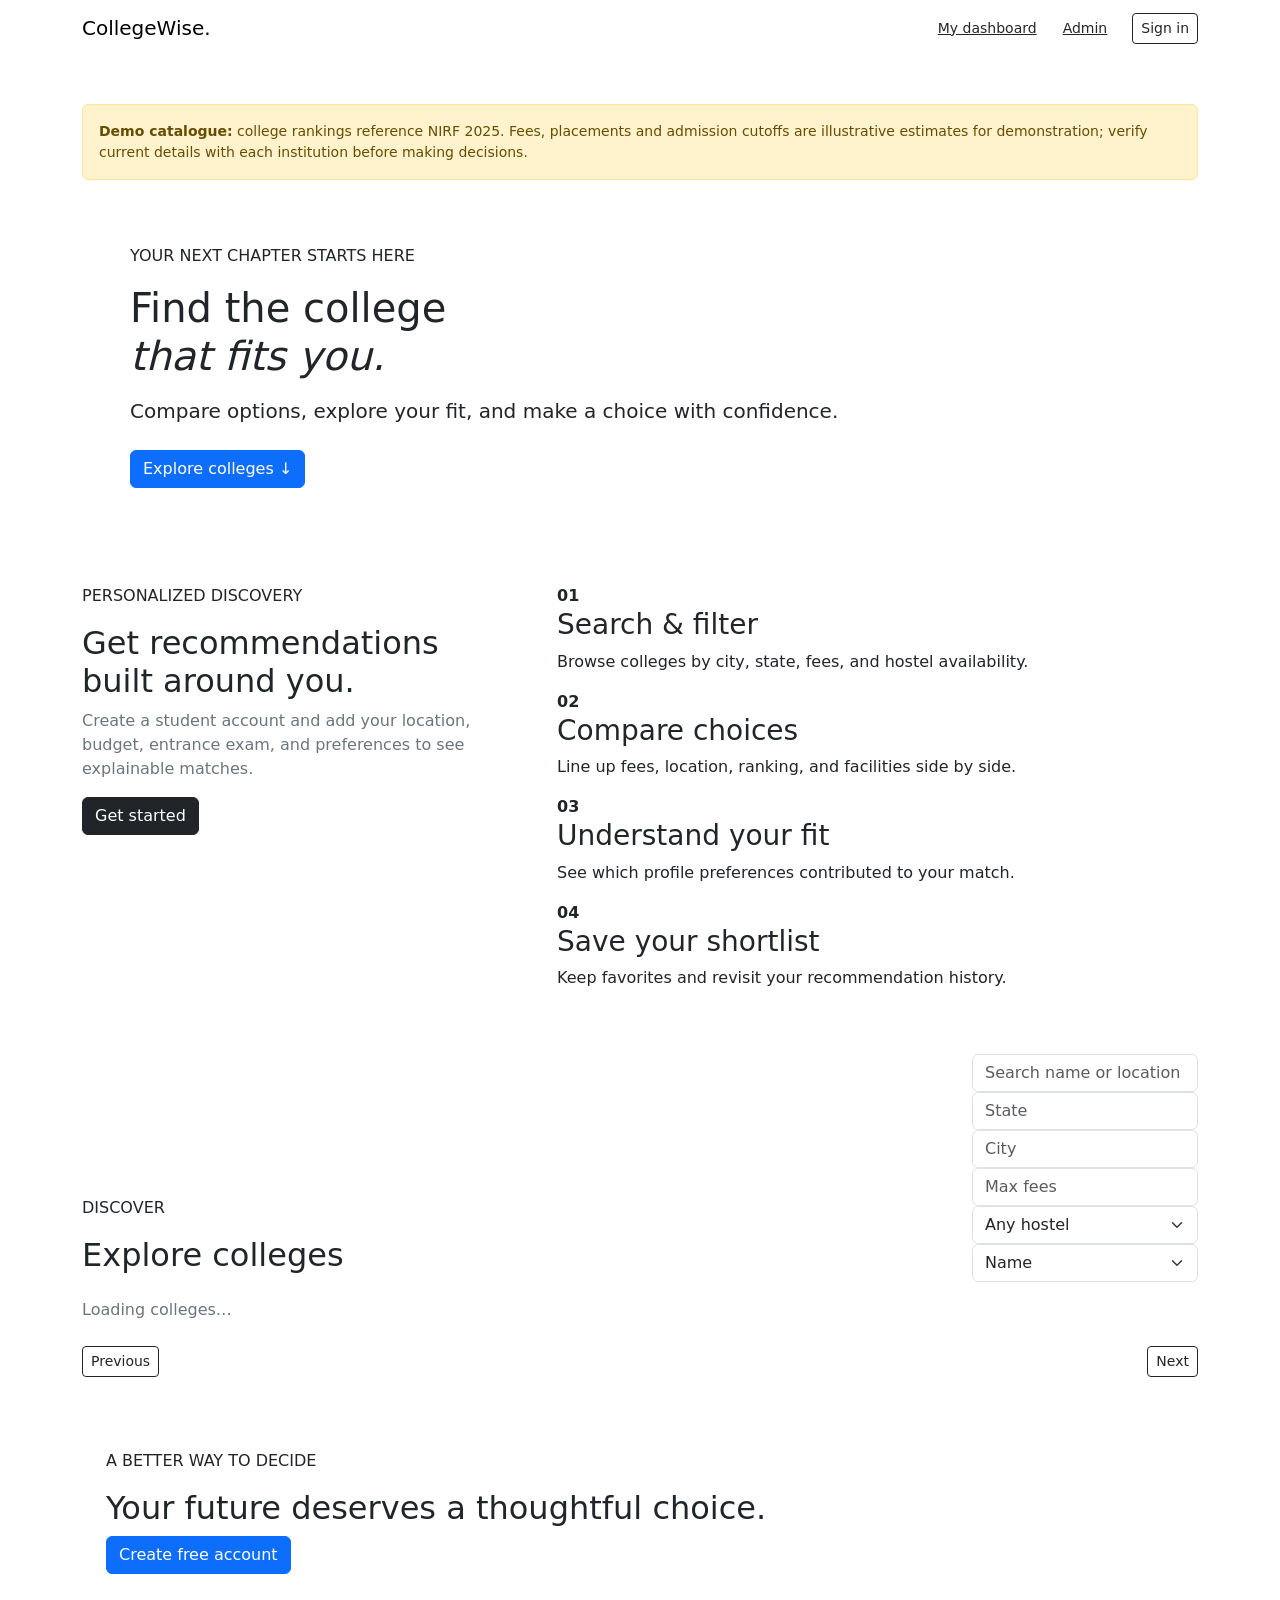
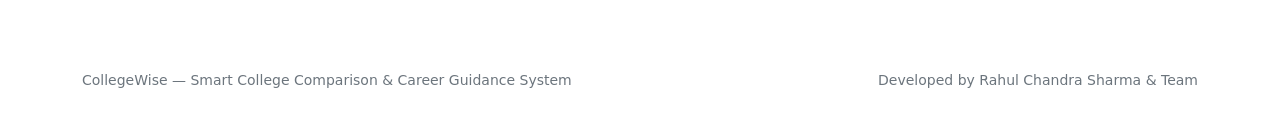
==== src/main/resources/static/index.html @ 2b515de4 "Convert CollegeWise to Java Spring Boot full-stack application" ====
<!doctype html>
<html lang="en"><head><meta charset="utf-8"><meta name="viewport" content="width=device-width, initial-scale=1"><title>CollegeWise — Find your fit</title><link href="https://cdn.jsdelivr.net/npm/bootstrap@5.3.3/dist/css/bootstrap.min.css" rel="stylesheet"><link href="/styles.css" rel="stylesheet"></head>
<body><nav class="navbar navbar-expand-lg"><div class="container"><a class="navbar-brand" href="/">CollegeWise<span>.</span></a><div class="ms-auto d-flex gap-2 align-items-center"><a class="btn btn-link btn-sm text-dark" href="/dashboard.html">My dashboard</a><a class="btn btn-link btn-sm text-dark" href="/admin.html">Admin</a><span id="welcome" class="small text-secondary"></span><button class="btn btn-outline-dark btn-sm" data-bs-toggle="modal" data-bs-target="#authModal" id="authButton">Sign in</button></div></div></nav>
<main class="container py-5"><div class="alert alert-warning small" role="note"><strong>Demo catalogue:</strong> college rankings reference NIRF 2025. Fees, placements and admission cutoffs are illustrative estimates for demonstration; verify current details with each institution before making decisions.</div><section class="hero p-4 p-lg-5 mb-5"><p class="eyebrow">YOUR NEXT CHAPTER STARTS HERE</p><h1>Find the college<br><em>that fits you.</em></h1><p class="lead mt-3">Compare options, explore your fit, and make a choice with confidence.</p><a href="#explore" class="btn btn-primary mt-2">Explore colleges <span aria-hidden="true">↓</span></a></section>
<section class="row g-4 mb-5"><div class="col-lg-5"><p class="eyebrow">PERSONALIZED DISCOVERY</p><h2>Get recommendations<br>built around you.</h2><p class="text-secondary">Create a student account and add your location, budget, entrance exam, and preferences to see explainable matches.</p><button class="btn btn-dark" data-bs-toggle="modal" data-bs-target="#authModal" data-register>Get started</button></div><div class="col-lg-7"><div class="feature-grid"><div class="feature"><b>01</b><h3>Search & filter</h3><p>Browse colleges by city, state, fees, and hostel availability.</p></div><div class="feature"><b>02</b><h3>Compare choices</h3><p>Line up fees, location, ranking, and facilities side by side.</p></div><div class="feature"><b>03</b><h3>Understand your fit</h3><p>See which profile preferences contributed to your match.</p></div><div class="feature"><b>04</b><h3>Save your shortlist</h3><p>Keep favorites and revisit your recommendation history.</p></div></div></div></section>
<section id="explore"><div class="d-flex flex-wrap justify-content-between align-items-end gap-3 mb-3"><div><p class="eyebrow">DISCOVER</p><h2>Explore colleges</h2></div><div class="filters"><input class="form-control" id="query" placeholder="Search name or location"><input class="form-control" id="state" placeholder="State"><input class="form-control" id="city" placeholder="City"><input class="form-control" id="maxFees" type="number" min="0" placeholder="Max fees"><select class="form-select" id="hostel"><option value="">Any hostel</option><option value="true">Hostel available</option><option value="false">No hostel</option></select><select class="form-select" id="sort"><option value="name">Name</option><option value="fees">Fees</option><option value="ranking">Ranking</option></select></div></div><div class="row g-3" id="collegeList"><div class="text-secondary">Loading colleges…</div></div><div class="d-flex justify-content-between align-items-center mt-4"><button class="btn btn-outline-dark btn-sm" id="prev">Previous</button><span id="pageLabel" class="small text-secondary"></span><button class="btn btn-outline-dark btn-sm" id="next">Next</button></div></section>
<section class="mt-5 p-4 callout"><div><p class="eyebrow">A BETTER WAY TO DECIDE</p><h2>Your future deserves a thoughtful choice.</h2></div><button class="btn btn-primary" data-register data-bs-toggle="modal" data-bs-target="#authModal">Create free account</button></section></main>
<aside id="compareTray" class="compare-tray d-none" aria-live="polite"><div class="container d-flex flex-wrap align-items-center justify-content-between gap-3"><div><strong id="compareCount">0 of 3 colleges selected</strong><div id="compareChips" class="compare-chips"></div></div><div class="d-flex gap-2"><button id="clearCompare" class="btn btn-outline-secondary btn-sm">Clear</button><button id="showCompare" class="btn btn-primary btn-sm" disabled>Compare selected</button></div></div></aside>
<div class="modal fade" id="compareModal" tabindex="-1" aria-labelledby="compareTitle" aria-hidden="true"><div class="modal-dialog modal-xl modal-dialog-scrollable"><div class="modal-content"><div class="modal-header"><h2 class="modal-title h4" id="compareTitle">College comparison</h2><button class="btn-close" data-bs-dismiss="modal" aria-label="Close"></button></div><div class="modal-body"><div id="comparisonLoading" class="text-secondary" role="status"></div><div id="comparisonResult" class="table-responsive"></div></div></div></div></div>
<footer class="container py-4 small text-secondary">CollegeWise — Smart College Comparison &amp; Career Guidance System <span class="float-end">Developed by Rahul Chandra Sharma &amp; Team</span></footer>
<div class="modal fade" id="authModal" tabindex="-1"><div class="modal-dialog modal-dialog-centered"><div class="modal-content p-3"><div class="modal-header border-0"><h2 class="modal-title h4" id="authTitle">Welcome back</h2><button class="btn-close" data-bs-dismiss="modal"></button></div><div class="modal-body"><div class="btn-group w-100 mb-3"><button class="btn btn-outline-dark active" id="loginTab">Sign in</button><button class="btn btn-outline-dark" id="registerTab">Create account</button></div><form id="authForm"><div id="nameField" class="mb-3 d-none"><label class="form-label">Full name</label><input class="form-control" name="name" maxlength="120"></div><div class="mb-3"><label class="form-label">Email</label><input class="form-control" name="email" type="email" required></div><div class="mb-3"><label class="form-label">Password</label><input class="form-control" name="password" type="password" minlength="12" required></div><p id="authError" class="text-danger small"></p><button class="btn btn-primary w-100">Continue</button></form></div></div></div></div>
<script src="https://cdn.jsdelivr.net/npm/bootstrap@5.3.3/dist/js/bootstrap.bundle.min.js"></script><script src="/app.js"></script></body></html>
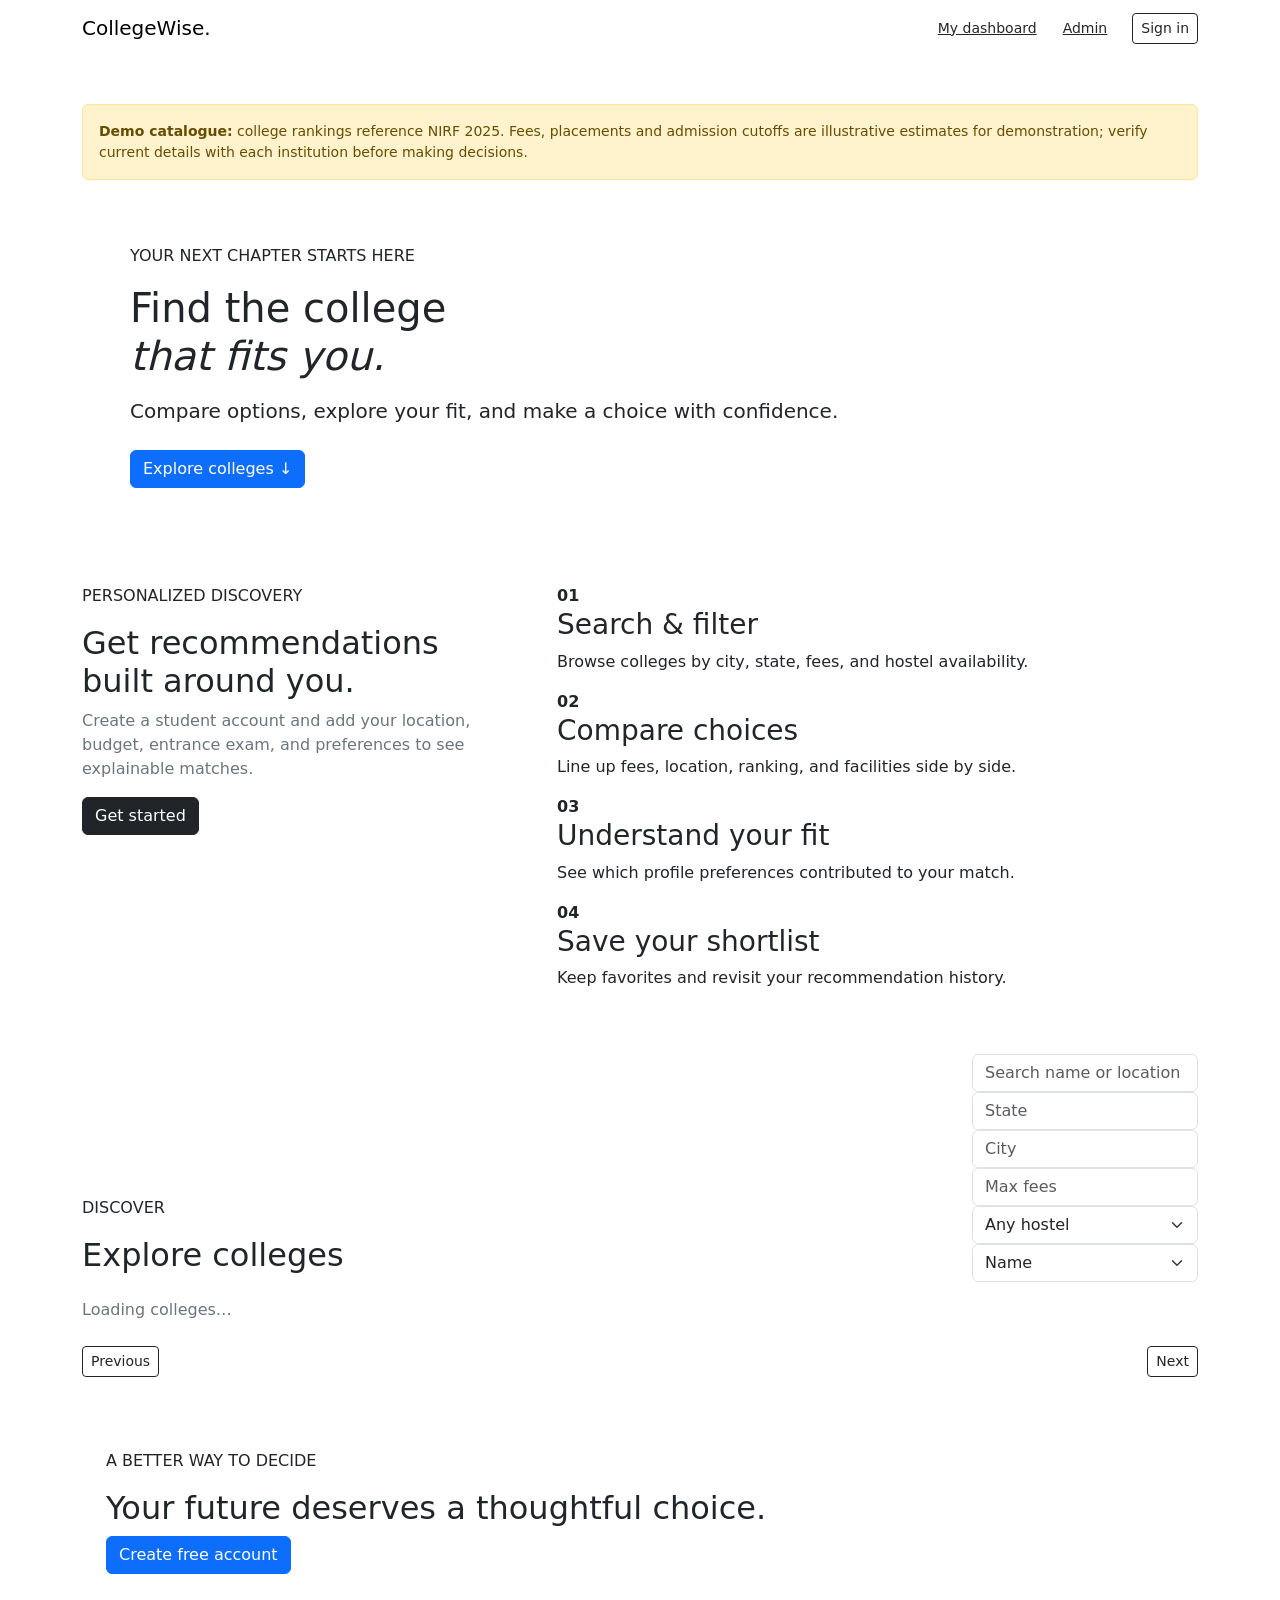
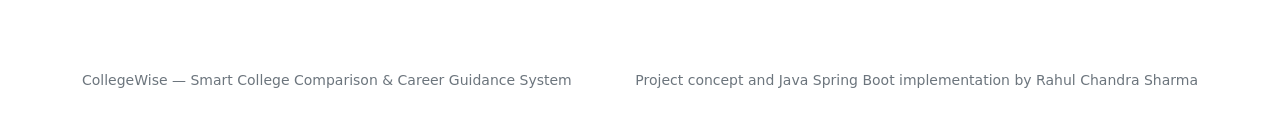
==== commit ee362e60: "Finalize CollegeWise Java Spring Boot capstone release" ====
--- a/src/main/resources/static/index.html
+++ b/src/main/resources/static/index.html
@@ -1,12 +1,12 @@
 <!doctype html>
 <html lang="en"><head><meta charset="utf-8"><meta name="viewport" content="width=device-width, initial-scale=1"><title>CollegeWise — Find your fit</title><link href="https://cdn.jsdelivr.net/npm/bootstrap@5.3.3/dist/css/bootstrap.min.css" rel="stylesheet"><link href="/styles.css" rel="stylesheet"></head>
-<body><nav class="navbar navbar-expand-lg"><div class="container"><a class="navbar-brand" href="/">CollegeWise<span>.</span></a><div class="ms-auto d-flex gap-2 align-items-center"><a class="btn btn-link btn-sm text-dark" href="/dashboard.html">My dashboard</a><a class="btn btn-link btn-sm text-dark" href="/admin.html">Admin</a><span id="welcome" class="small text-secondary"></span><button class="btn btn-outline-dark btn-sm" data-bs-toggle="modal" data-bs-target="#authModal" id="authButton">Sign in</button></div></div></nav>
+<body><nav class="navbar navbar-expand-lg"><div class="container"><a class="navbar-brand" href="/">CollegeWise<span>.</span></a><div class="ms-auto d-flex gap-2 align-items-center"><a class="btn btn-link btn-sm text-dark" href="/dashboard.html">My dashboard</a><a class="btn btn-link btn-sm text-dark" href="/admin-login.html">Admin</a><span id="welcome" class="small text-secondary"></span><button class="btn btn-outline-dark btn-sm" data-bs-toggle="modal" data-bs-target="#authModal" id="authButton">Sign in</button></div></div></nav>
 <main class="container py-5"><div class="alert alert-warning small" role="note"><strong>Demo catalogue:</strong> college rankings reference NIRF 2025. Fees, placements and admission cutoffs are illustrative estimates for demonstration; verify current details with each institution before making decisions.</div><section class="hero p-4 p-lg-5 mb-5"><p class="eyebrow">YOUR NEXT CHAPTER STARTS HERE</p><h1>Find the college<br><em>that fits you.</em></h1><p class="lead mt-3">Compare options, explore your fit, and make a choice with confidence.</p><a href="#explore" class="btn btn-primary mt-2">Explore colleges <span aria-hidden="true">↓</span></a></section>
 <section class="row g-4 mb-5"><div class="col-lg-5"><p class="eyebrow">PERSONALIZED DISCOVERY</p><h2>Get recommendations<br>built around you.</h2><p class="text-secondary">Create a student account and add your location, budget, entrance exam, and preferences to see explainable matches.</p><button class="btn btn-dark" data-bs-toggle="modal" data-bs-target="#authModal" data-register>Get started</button></div><div class="col-lg-7"><div class="feature-grid"><div class="feature"><b>01</b><h3>Search & filter</h3><p>Browse colleges by city, state, fees, and hostel availability.</p></div><div class="feature"><b>02</b><h3>Compare choices</h3><p>Line up fees, location, ranking, and facilities side by side.</p></div><div class="feature"><b>03</b><h3>Understand your fit</h3><p>See which profile preferences contributed to your match.</p></div><div class="feature"><b>04</b><h3>Save your shortlist</h3><p>Keep favorites and revisit your recommendation history.</p></div></div></div></section>
 <section id="explore"><div class="d-flex flex-wrap justify-content-between align-items-end gap-3 mb-3"><div><p class="eyebrow">DISCOVER</p><h2>Explore colleges</h2></div><div class="filters"><input class="form-control" id="query" placeholder="Search name or location"><input class="form-control" id="state" placeholder="State"><input class="form-control" id="city" placeholder="City"><input class="form-control" id="maxFees" type="number" min="0" placeholder="Max fees"><select class="form-select" id="hostel"><option value="">Any hostel</option><option value="true">Hostel available</option><option value="false">No hostel</option></select><select class="form-select" id="sort"><option value="name">Name</option><option value="fees">Fees</option><option value="ranking">Ranking</option></select></div></div><div class="row g-3" id="collegeList"><div class="text-secondary">Loading colleges…</div></div><div class="d-flex justify-content-between align-items-center mt-4"><button class="btn btn-outline-dark btn-sm" id="prev">Previous</button><span id="pageLabel" class="small text-secondary"></span><button class="btn btn-outline-dark btn-sm" id="next">Next</button></div></section>
 <section class="mt-5 p-4 callout"><div><p class="eyebrow">A BETTER WAY TO DECIDE</p><h2>Your future deserves a thoughtful choice.</h2></div><button class="btn btn-primary" data-register data-bs-toggle="modal" data-bs-target="#authModal">Create free account</button></section></main>
 <aside id="compareTray" class="compare-tray d-none" aria-live="polite"><div class="container d-flex flex-wrap align-items-center justify-content-between gap-3"><div><strong id="compareCount">0 of 3 colleges selected</strong><div id="compareChips" class="compare-chips"></div></div><div class="d-flex gap-2"><button id="clearCompare" class="btn btn-outline-secondary btn-sm">Clear</button><button id="showCompare" class="btn btn-primary btn-sm" disabled>Compare selected</button></div></div></aside>
 <div class="modal fade" id="compareModal" tabindex="-1" aria-labelledby="compareTitle" aria-hidden="true"><div class="modal-dialog modal-xl modal-dialog-scrollable"><div class="modal-content"><div class="modal-header"><h2 class="modal-title h4" id="compareTitle">College comparison</h2><button class="btn-close" data-bs-dismiss="modal" aria-label="Close"></button></div><div class="modal-body"><div id="comparisonLoading" class="text-secondary" role="status"></div><div id="comparisonResult" class="table-responsive"></div></div></div></div></div>
-<footer class="container py-4 small text-secondary">CollegeWise — Smart College Comparison &amp; Career Guidance System <span class="float-end">Developed by Rahul Chandra Sharma &amp; Team</span></footer>
+<footer class="container py-4 small text-secondary">CollegeWise — Smart College Comparison &amp; Career Guidance System <span class="float-end">Project concept and Java Spring Boot implementation by Rahul Chandra Sharma</span></footer>
 <div class="modal fade" id="authModal" tabindex="-1"><div class="modal-dialog modal-dialog-centered"><div class="modal-content p-3"><div class="modal-header border-0"><h2 class="modal-title h4" id="authTitle">Welcome back</h2><button class="btn-close" data-bs-dismiss="modal"></button></div><div class="modal-body"><div class="btn-group w-100 mb-3"><button class="btn btn-outline-dark active" id="loginTab">Sign in</button><button class="btn btn-outline-dark" id="registerTab">Create account</button></div><form id="authForm"><div id="nameField" class="mb-3 d-none"><label class="form-label">Full name</label><input class="form-control" name="name" maxlength="120"></div><div class="mb-3"><label class="form-label">Email</label><input class="form-control" name="email" type="email" required></div><div class="mb-3"><label class="form-label">Password</label><input class="form-control" name="password" type="password" minlength="12" required></div><p id="authError" class="text-danger small"></p><button class="btn btn-primary w-100">Continue</button></form></div></div></div></div>
 <script src="https://cdn.jsdelivr.net/npm/bootstrap@5.3.3/dist/js/bootstrap.bundle.min.js"></script><script src="/app.js"></script></body></html>
